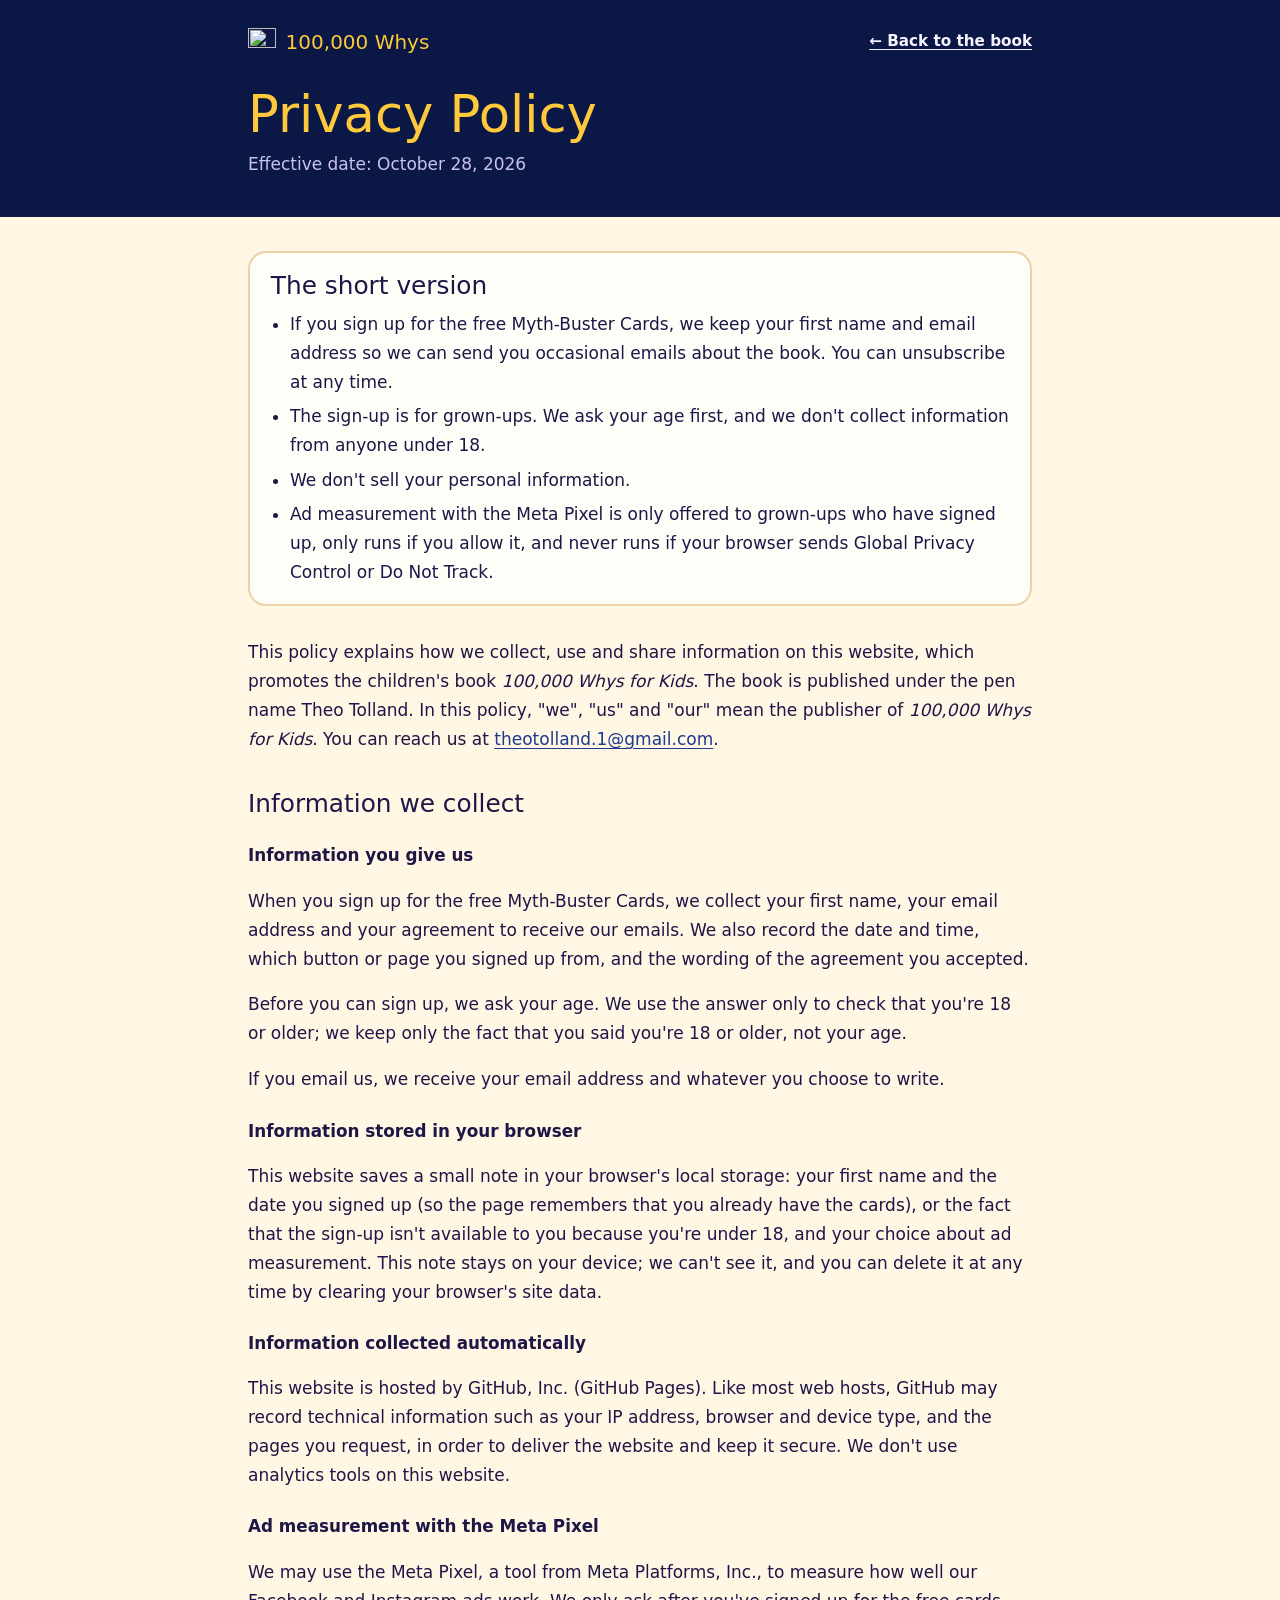
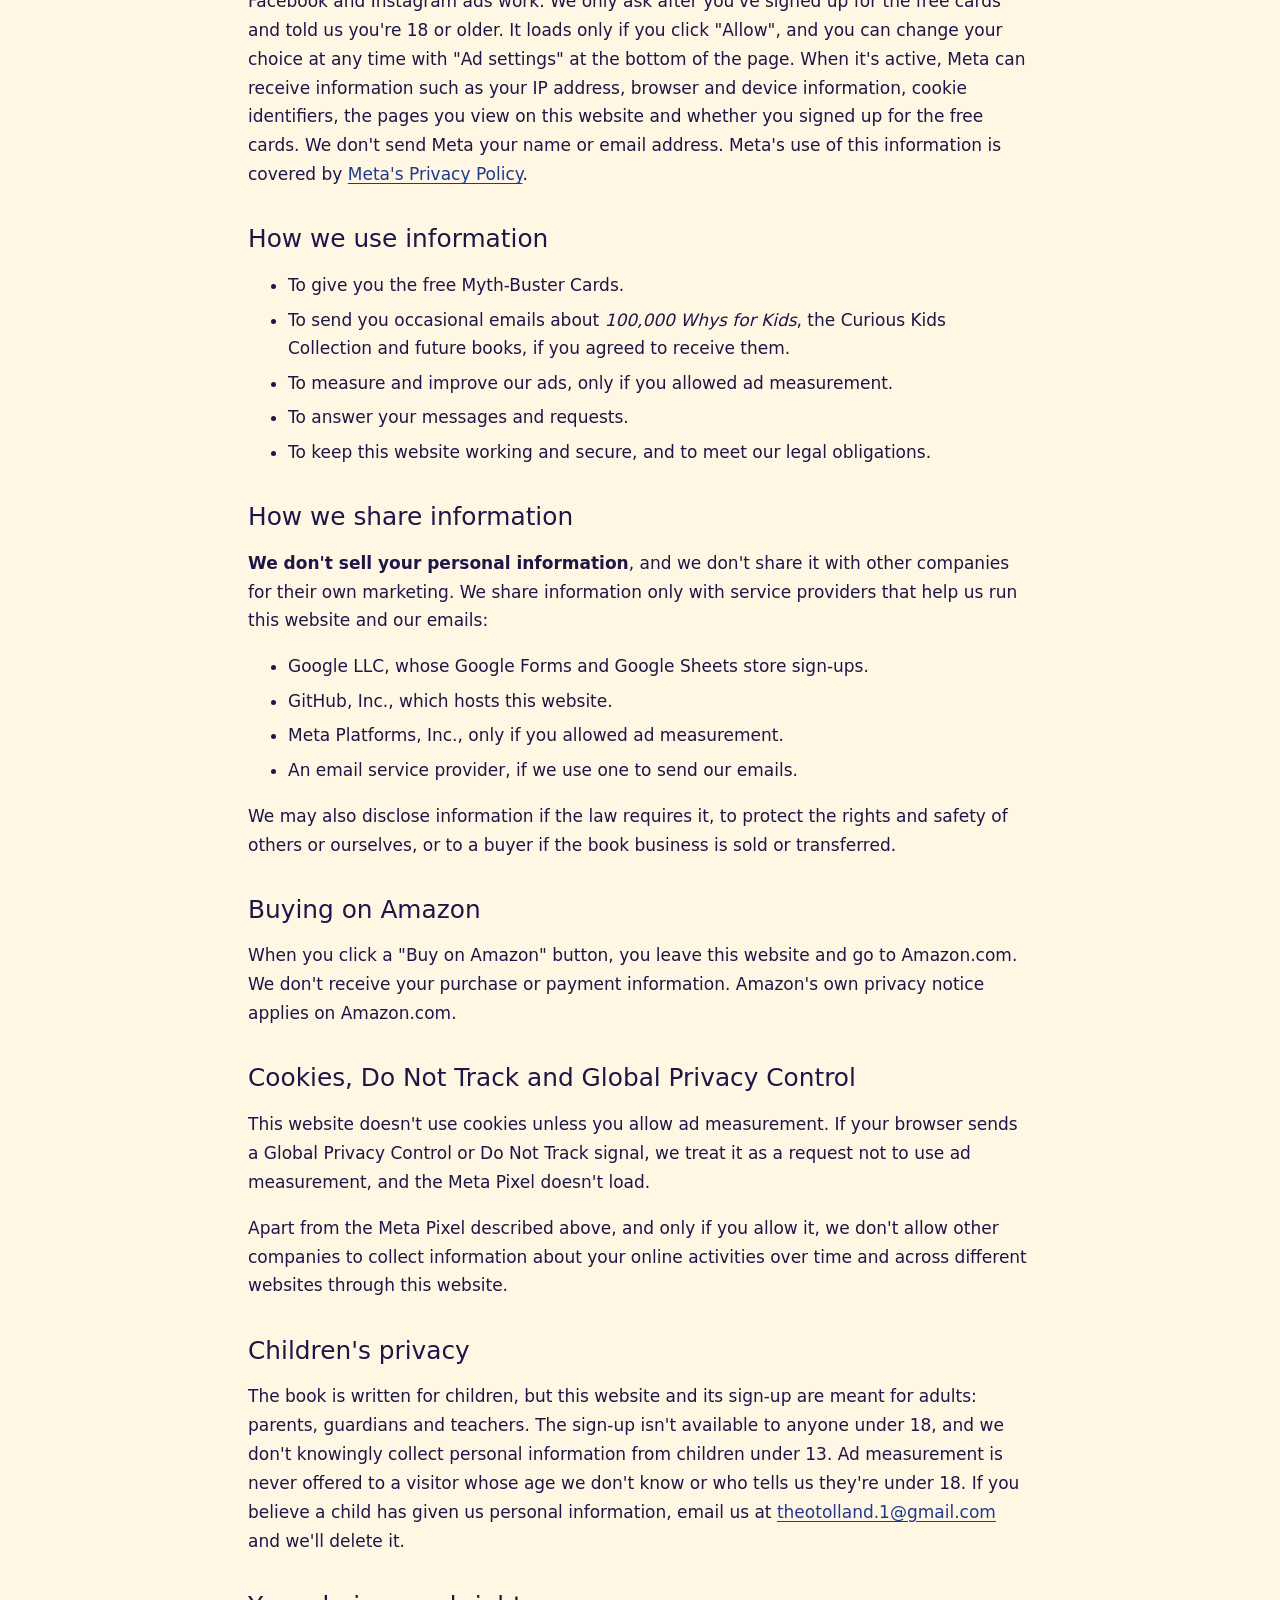
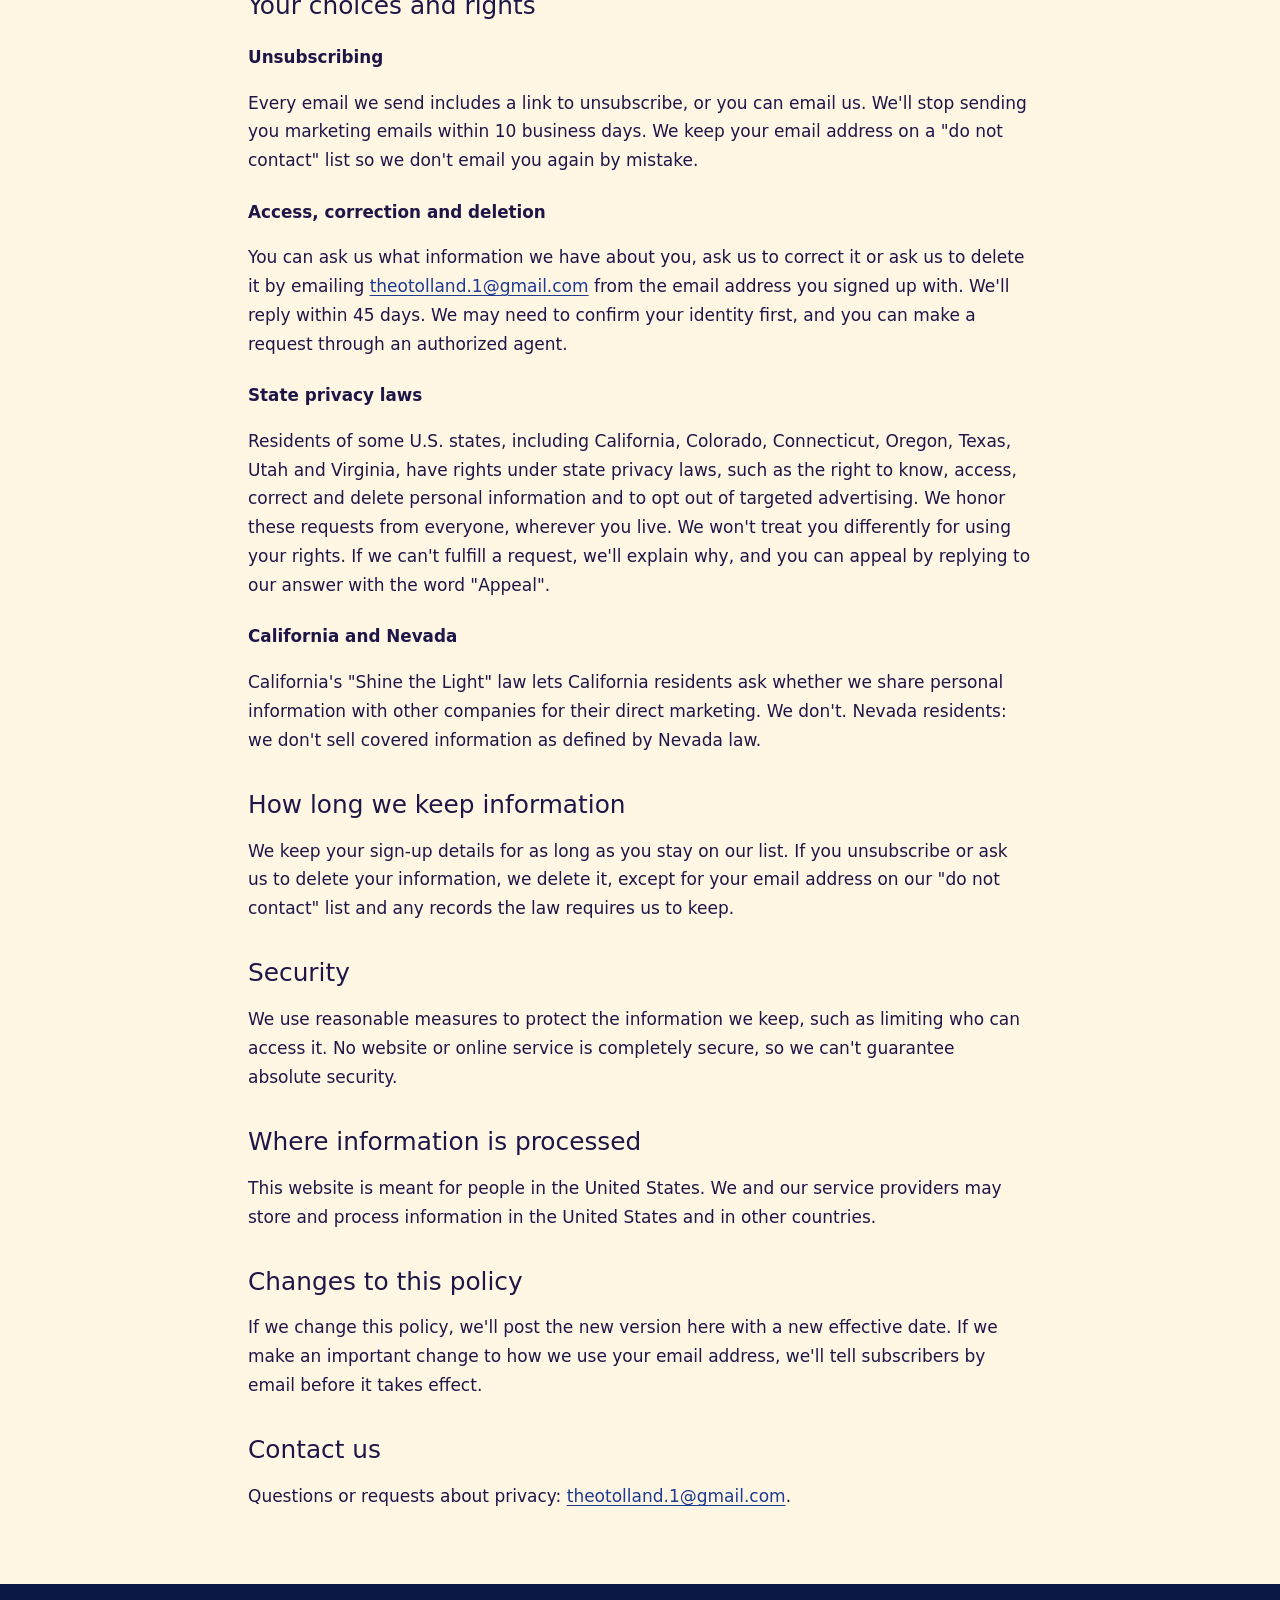
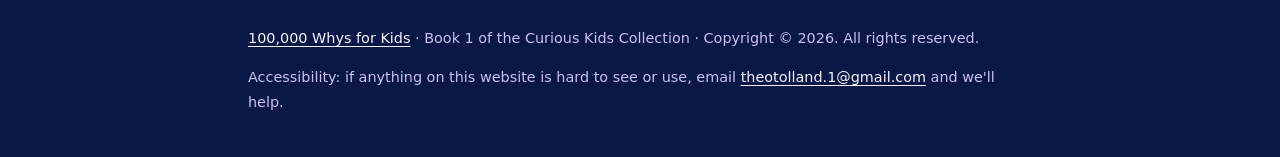
==== privacy.html @ b4d17857 "Add the website pages (2.1, 2.2, privacy policy) Co-Authored-By: Claude Opus 5.5 <noreply@anthropic." ====
<!doctype html>
<html lang="en">
<head>
<meta charset="utf-8">
<meta name="viewport" content="width=device-width, initial-scale=1, viewport-fit=cover">
<title>Privacy Policy · 100,000 Whys for Kids</title>
<meta name="description" content="How 100,000 Whys for Kids collects, uses and protects information on this website.">
<link rel="icon" href="favicon-32.png" sizes="32x32" type="image/png">
<link rel="apple-touch-icon" href="apple-touch-icon.png">
<link rel="stylesheet" href="css/fonts.css">
<style>
:root {
  --night: #0B1846; --night-2: #172F78; --night-ink: #F6F2FF; --night-soft: #C9C2EC;
  --paper: #FFF6E4; --card: #FFFDF8; --ink: #1E1646; --ink-soft: #4F4677; --line: #EAD3A4;
  --gold: #FFC93C; --red: #D7263D; --link: #1D3A8F;
  --font-display: "Lilita One", "Arial Rounded MT Bold", system-ui, sans-serif;
  --font-body: Lexend, "Segoe UI", system-ui, -apple-system, sans-serif;
}
@media (prefers-color-scheme: dark) {
  :root:not([data-theme="light"]) { --paper: #120E2E; --card: #221B50; --ink: #F4EFFF; --ink-soft: #C3BBE6; --line: #362E74; --link: #FFD45E; color-scheme: dark; }
}
:root[data-theme="dark"] { --paper: #120E2E; --card: #221B50; --ink: #F4EFFF; --ink-soft: #C3BBE6; --line: #362E74; --link: #FFD45E; color-scheme: dark; }
* { box-sizing: border-box; }
html { -webkit-text-size-adjust: 100%; }
body { margin: 0; background: var(--paper); color: var(--ink); font-family: var(--font-body); font-size: 17px; line-height: 1.7; -webkit-font-smoothing: antialiased; }
a { color: var(--link); text-underline-offset: 3px; }
:focus-visible { outline: 3px solid #2EC4F1; outline-offset: 3px; border-radius: 6px; }
.wrap { max-width: 820px; margin: 0 auto; padding-left: max(18px, env(safe-area-inset-left, 0px)); padding-right: max(18px, env(safe-area-inset-right, 0px)); }
header { background: var(--night); color: var(--night-ink); padding-top: max(18px, env(safe-area-inset-top, 0px)); padding-bottom: 38px; }
.top { display: flex; justify-content: space-between; align-items: center; gap: 1rem; min-height: 48px; }
.brand { display: flex; align-items: center; gap: .6rem; color: var(--gold); font-family: var(--font-display); font-size: 1.25rem; text-decoration: none; }
.brand img { width: 28px; height: auto; border-radius: 3px; }
.back { color: var(--night-ink); font-weight: 600; font-size: .95rem; }
h1 { font-family: var(--font-display); font-weight: 400; font-size: clamp(2.2rem, 6vw, 3.2rem); line-height: 1.05; color: var(--gold); margin: 1.4rem 0 .5rem; }
.eff { color: var(--night-soft); margin: 0; }
main { padding-block: 34px 56px; }
.summary { background: var(--card); border: 2px solid var(--line); border-radius: 18px; padding: 1.1rem 1.3rem; margin: 0 0 2rem; }
.summary h2 { margin-top: 0; }
.summary ul { margin: .4rem 0 0; padding-left: 1.2rem; }
h2 { font-family: var(--font-display); font-weight: 400; font-size: 1.55rem; line-height: 1.2; margin: 2.2rem 0 .6rem; color: var(--ink); }
h3 { font-size: 1.05rem; margin: 1.4rem 0 .3rem; }
p, li { color: var(--ink); }
li + li { margin-top: .35rem; }
.muted { color: var(--ink-soft); }
footer { background: var(--night); color: var(--night-soft); font-size: .9rem; padding-block: 28px max(28px, env(safe-area-inset-bottom, 0px)); }
footer p { color: var(--night-soft); }
footer a { color: var(--night-ink); }
</style>
</head>
<body>
<header>
  <div class="wrap">
    <div class="top">
      <a class="brand" href="./"><img src="images/cover-360.jpg" alt="" width="28" height="37"><span>100,000 Whys</span></a>
      <a class="back" href="./">← Back to the book</a>
    </div>
    <h1>Privacy Policy</h1>
    <p class="eff">Effective date: October 28, 2026</p>
  </div>
</header>

<main class="wrap">
  <section class="summary" aria-labelledby="short">
    <h2 id="short">The short version</h2>
    <ul>
      <li>If you sign up for the free Myth-Buster Cards, we keep your first name and email address so we can send you occasional emails about the book. You can unsubscribe at any time.</li>
      <li>The sign-up is for grown-ups. We ask your age first, and we don't collect information from anyone under 18.</li>
      <li>We don't sell your personal information.</li>
      <li>Ad measurement with the Meta Pixel is only offered to grown-ups who have signed up, only runs if you allow it, and never runs if your browser sends Global Privacy Control or Do Not Track.</li>
    </ul>
  </section>

  <p>This policy explains how we collect, use and share information on this website, which promotes the children's book <i>100,000 Whys for Kids</i>. The book is published under the pen name Theo Tolland. In this policy, "we", "us" and "our" mean the publisher of <i>100,000 Whys for Kids</i>. You can reach us at <a href="mailto:theotolland.1@gmail.com">theotolland.1@gmail.com</a>.</p>

  <h2 id="collect">Information we collect</h2>
  <h3>Information you give us</h3>
  <p>When you sign up for the free Myth-Buster Cards, we collect your first name, your email address and your agreement to receive our emails. We also record the date and time, which button or page you signed up from, and the wording of the agreement you accepted.</p>
  <p>Before you can sign up, we ask your age. We use the answer only to check that you're 18 or older; we keep only the fact that you said you're 18 or older, not your age.</p>
  <p>If you email us, we receive your email address and whatever you choose to write.</p>
  <h3>Information stored in your browser</h3>
  <p>This website saves a small note in your browser's local storage: your first name and the date you signed up (so the page remembers that you already have the cards), or the fact that the sign-up isn't available to you because you're under 18, and your choice about ad measurement. This note stays on your device; we can't see it, and you can delete it at any time by clearing your browser's site data.</p>
  <h3>Information collected automatically</h3>
  <p>This website is hosted by GitHub, Inc. (GitHub Pages). Like most web hosts, GitHub may record technical information such as your IP address, browser and device type, and the pages you request, in order to deliver the website and keep it secure. We don't use analytics tools on this website.</p>
  <h3 id="ads">Ad measurement with the Meta Pixel</h3>
  <p>We may use the Meta Pixel, a tool from Meta Platforms, Inc., to measure how well our Facebook and Instagram ads work. We only ask after you've signed up for the free cards and told us you're 18 or older. It loads only if you click "Allow", and you can change your choice at any time with "Ad settings" at the bottom of the page. When it's active, Meta can receive information such as your IP address, browser and device information, cookie identifiers, the pages you view on this website and whether you signed up for the free cards. We don't send Meta your name or email address. Meta's use of this information is covered by <a href="https://www.facebook.com/privacy/policy/" target="_blank" rel="noopener">Meta's Privacy Policy</a>.</p>

  <h2 id="use">How we use information</h2>
  <ul>
    <li>To give you the free Myth-Buster Cards.</li>
    <li>To send you occasional emails about <i>100,000 Whys for Kids</i>, the Curious Kids Collection and future books, if you agreed to receive them.</li>
    <li>To measure and improve our ads, only if you allowed ad measurement.</li>
    <li>To answer your messages and requests.</li>
    <li>To keep this website working and secure, and to meet our legal obligations.</li>
  </ul>

  <h2 id="share">How we share information</h2>
  <p><b>We don't sell your personal information</b>, and we don't share it with other companies for their own marketing. We share information only with service providers that help us run this website and our emails:</p>
  <ul>
    <li>Google LLC, whose Google Forms and Google Sheets store sign-ups.</li>
    <li>GitHub, Inc., which hosts this website.</li>
    <li>Meta Platforms, Inc., only if you allowed ad measurement.</li>
    <li>An email service provider, if we use one to send our emails.</li>
  </ul>
  <p>We may also disclose information if the law requires it, to protect the rights and safety of others or ourselves, or to a buyer if the book business is sold or transferred.</p>

  <h2 id="amazon">Buying on Amazon</h2>
  <p>When you click a "Buy on Amazon" button, you leave this website and go to Amazon.com. We don't receive your purchase or payment information. Amazon's own privacy notice applies on Amazon.com.</p>

  <h2 id="cookies">Cookies, Do Not Track and Global Privacy Control</h2>
  <p>This website doesn't use cookies unless you allow ad measurement. If your browser sends a Global Privacy Control or Do Not Track signal, we treat it as a request not to use ad measurement, and the Meta Pixel doesn't load.</p>
  <p>Apart from the Meta Pixel described above, and only if you allow it, we don't allow other companies to collect information about your online activities over time and across different websites through this website.</p>

  <h2 id="children">Children's privacy</h2>
  <p>The book is written for children, but this website and its sign-up are meant for adults: parents, guardians and teachers. The sign-up isn't available to anyone under 18, and we don't knowingly collect personal information from children under 13. Ad measurement is never offered to a visitor whose age we don't know or who tells us they're under 18. If you believe a child has given us personal information, email us at <a href="mailto:theotolland.1@gmail.com">theotolland.1@gmail.com</a> and we'll delete it.</p>

  <h2 id="choices">Your choices and rights</h2>
  <h3>Unsubscribing</h3>
  <p>Every email we send includes a link to unsubscribe, or you can email us. We'll stop sending you marketing emails within 10 business days. We keep your email address on a "do not contact" list so we don't email you again by mistake.</p>
  <h3>Access, correction and deletion</h3>
  <p>You can ask us what information we have about you, ask us to correct it or ask us to delete it by emailing <a href="mailto:theotolland.1@gmail.com">theotolland.1@gmail.com</a> from the email address you signed up with. We'll reply within 45 days. We may need to confirm your identity first, and you can make a request through an authorized agent.</p>
  <h3>State privacy laws</h3>
  <p>Residents of some U.S. states, including California, Colorado, Connecticut, Oregon, Texas, Utah and Virginia, have rights under state privacy laws, such as the right to know, access, correct and delete personal information and to opt out of targeted advertising. We honor these requests from everyone, wherever you live. We won't treat you differently for using your rights. If we can't fulfill a request, we'll explain why, and you can appeal by replying to our answer with the word "Appeal".</p>
  <h3>California and Nevada</h3>
  <p>California's "Shine the Light" law lets California residents ask whether we share personal information with other companies for their direct marketing. We don't. Nevada residents: we don't sell covered information as defined by Nevada law.</p>

  <h2 id="keep">How long we keep information</h2>
  <p>We keep your sign-up details for as long as you stay on our list. If you unsubscribe or ask us to delete your information, we delete it, except for your email address on our "do not contact" list and any records the law requires us to keep.</p>

  <h2 id="security">Security</h2>
  <p>We use reasonable measures to protect the information we keep, such as limiting who can access it. No website or online service is completely secure, so we can't guarantee absolute security.</p>

  <h2 id="where">Where information is processed</h2>
  <p>This website is meant for people in the United States. We and our service providers may store and process information in the United States and in other countries.</p>

  <h2 id="changes">Changes to this policy</h2>
  <p>If we change this policy, we'll post the new version here with a new effective date. If we make an important change to how we use your email address, we'll tell subscribers by email before it takes effect.</p>

  <h2 id="contact">Contact us</h2>
  <p>Questions or requests about privacy: <a href="mailto:theotolland.1@gmail.com">theotolland.1@gmail.com</a>.</p>
</main>

<footer>
  <div class="wrap">
    <p><a href="./">100,000 Whys for Kids</a> · Book 1 of the Curious Kids Collection · Copyright © 2026. All rights reserved.</p>
    <p class="muted" style="color:var(--night-soft)">Accessibility: if anything on this website is hard to see or use, email <a href="mailto:theotolland.1@gmail.com">theotolland.1@gmail.com</a> and we'll help.</p>
  </div>
</footer>
</body>
</html>
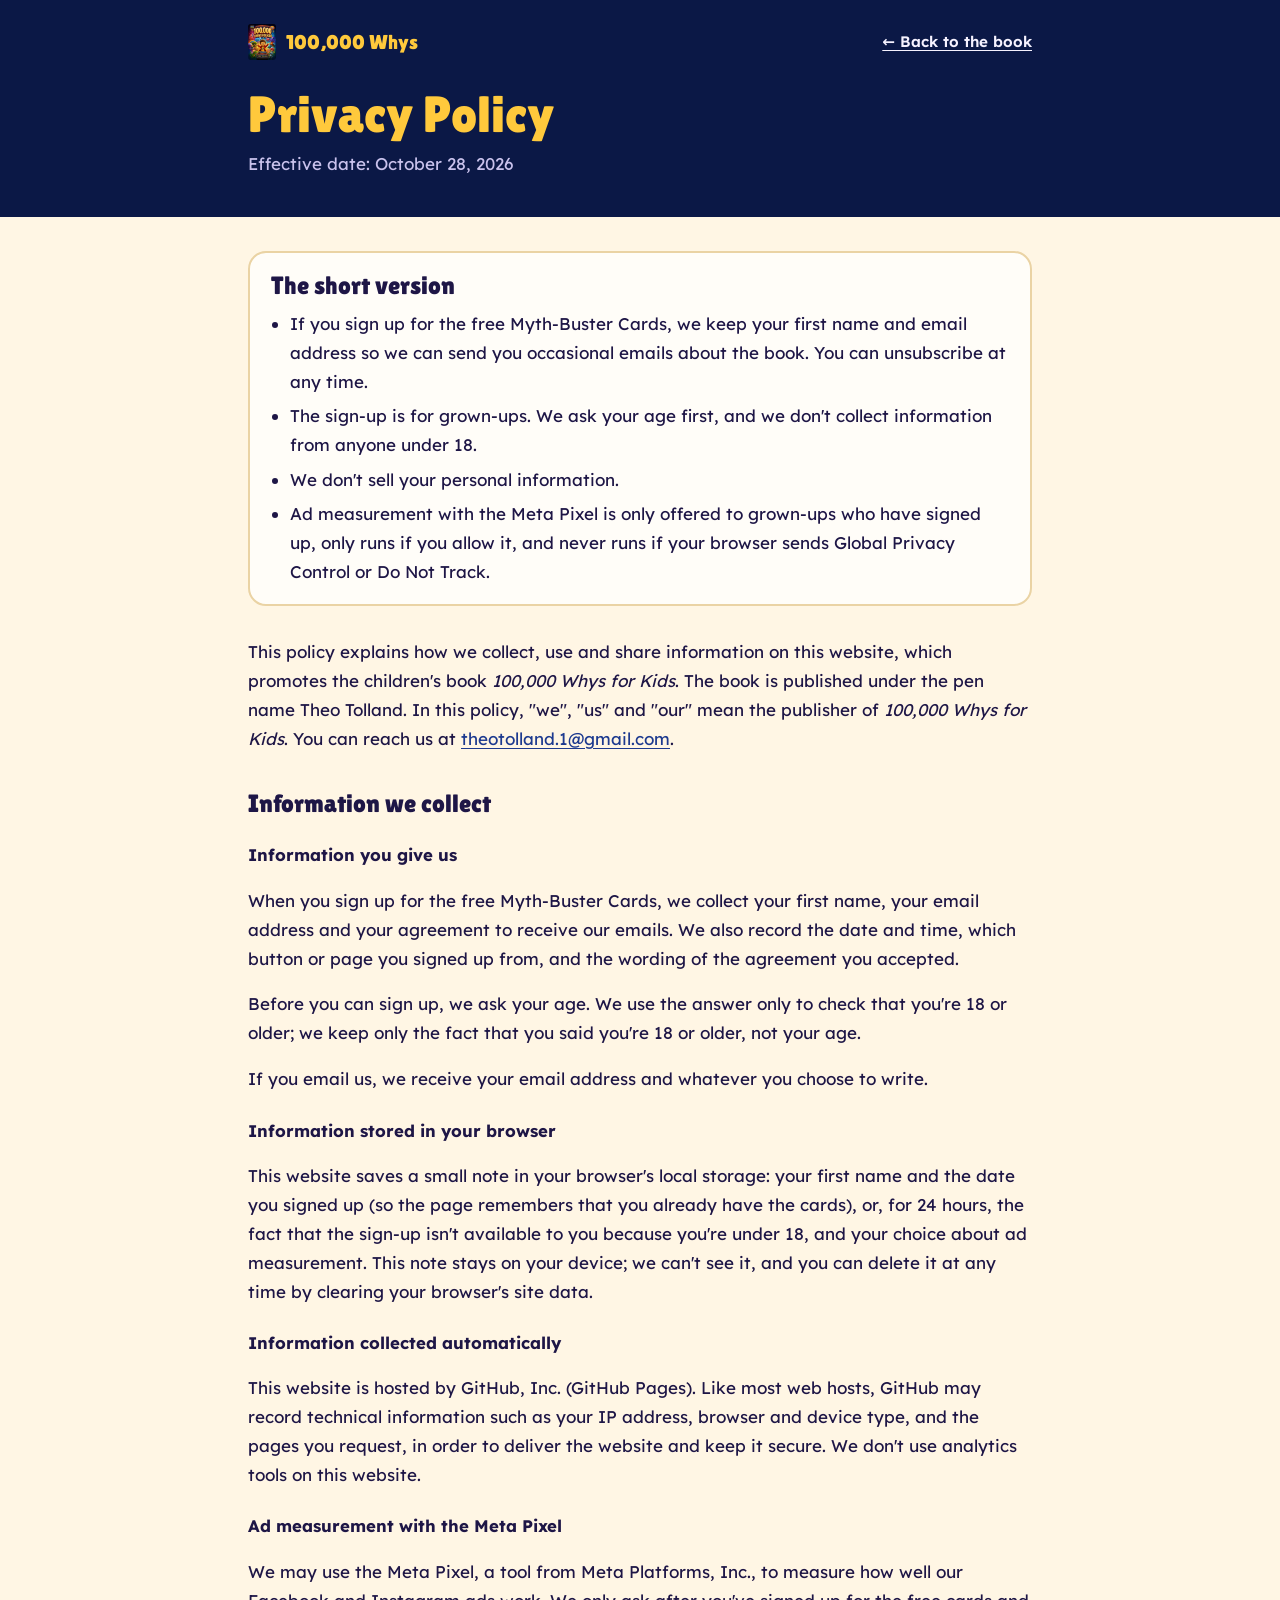
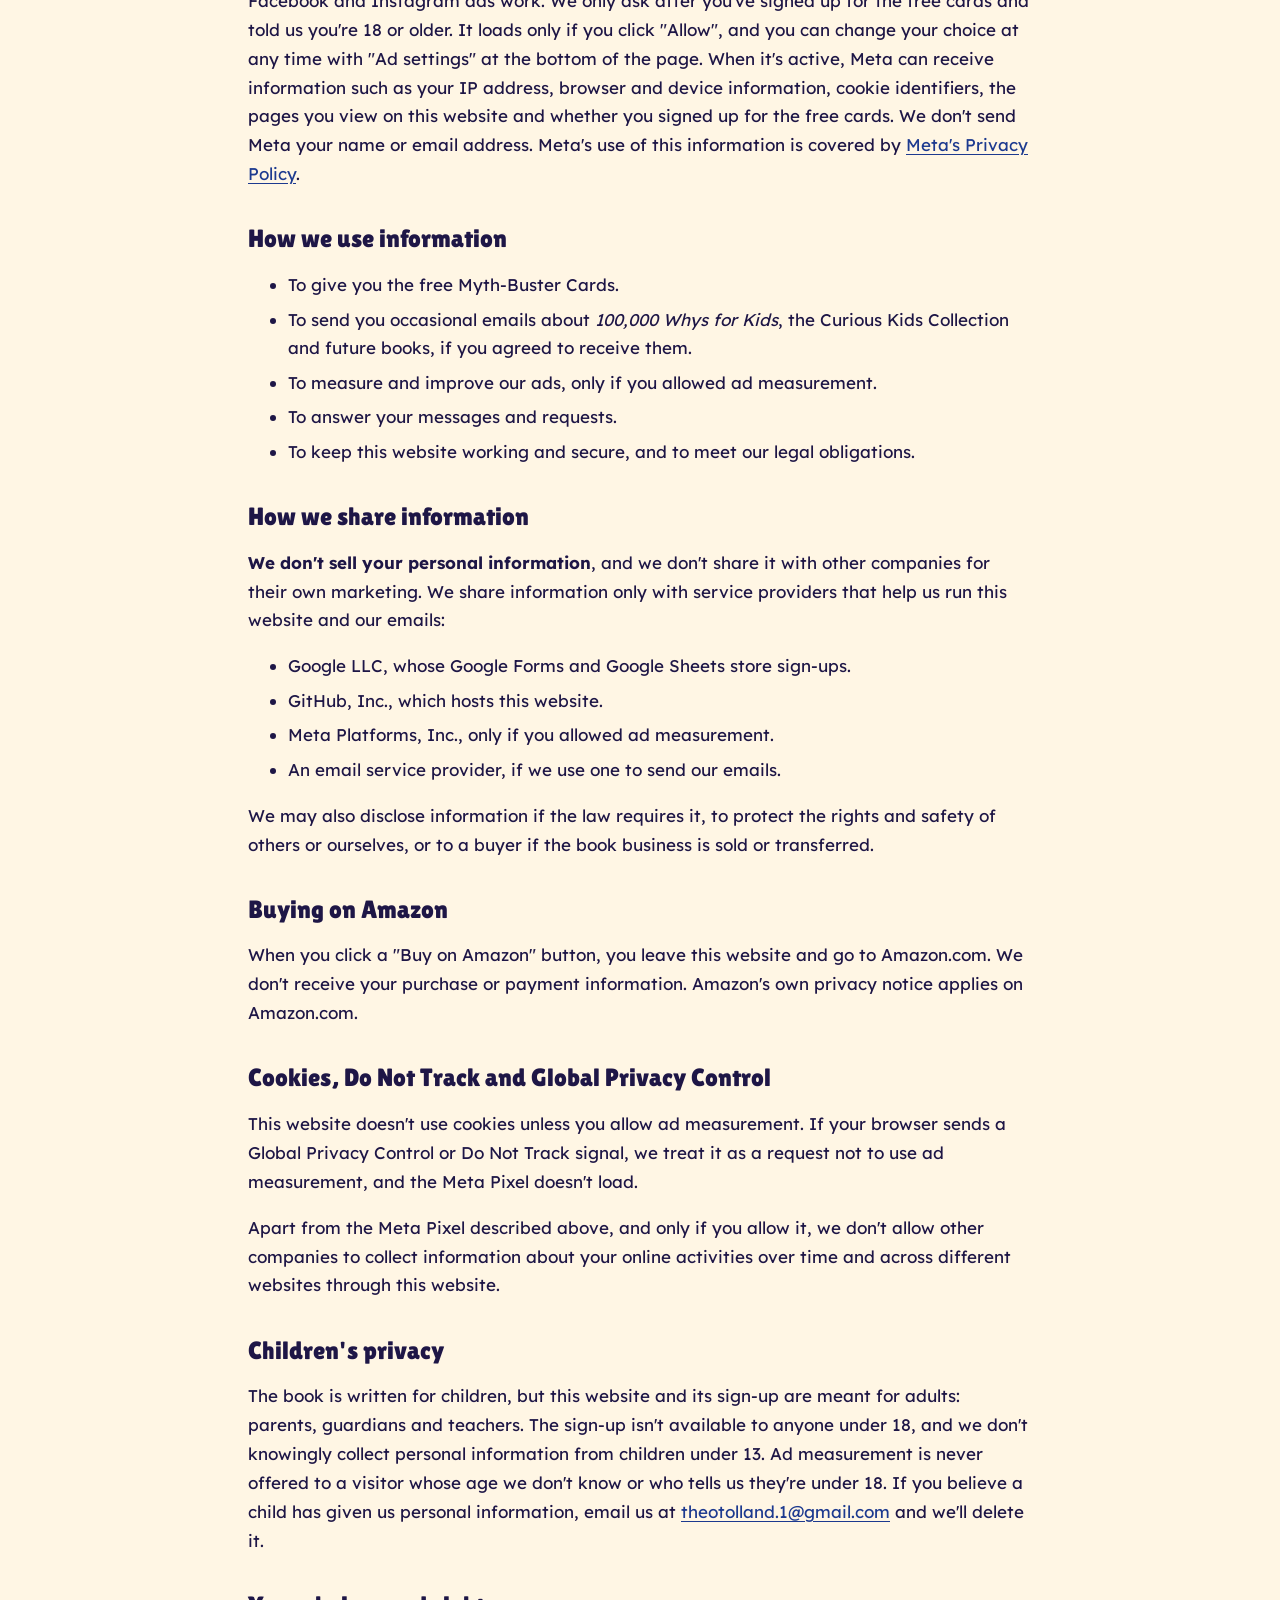
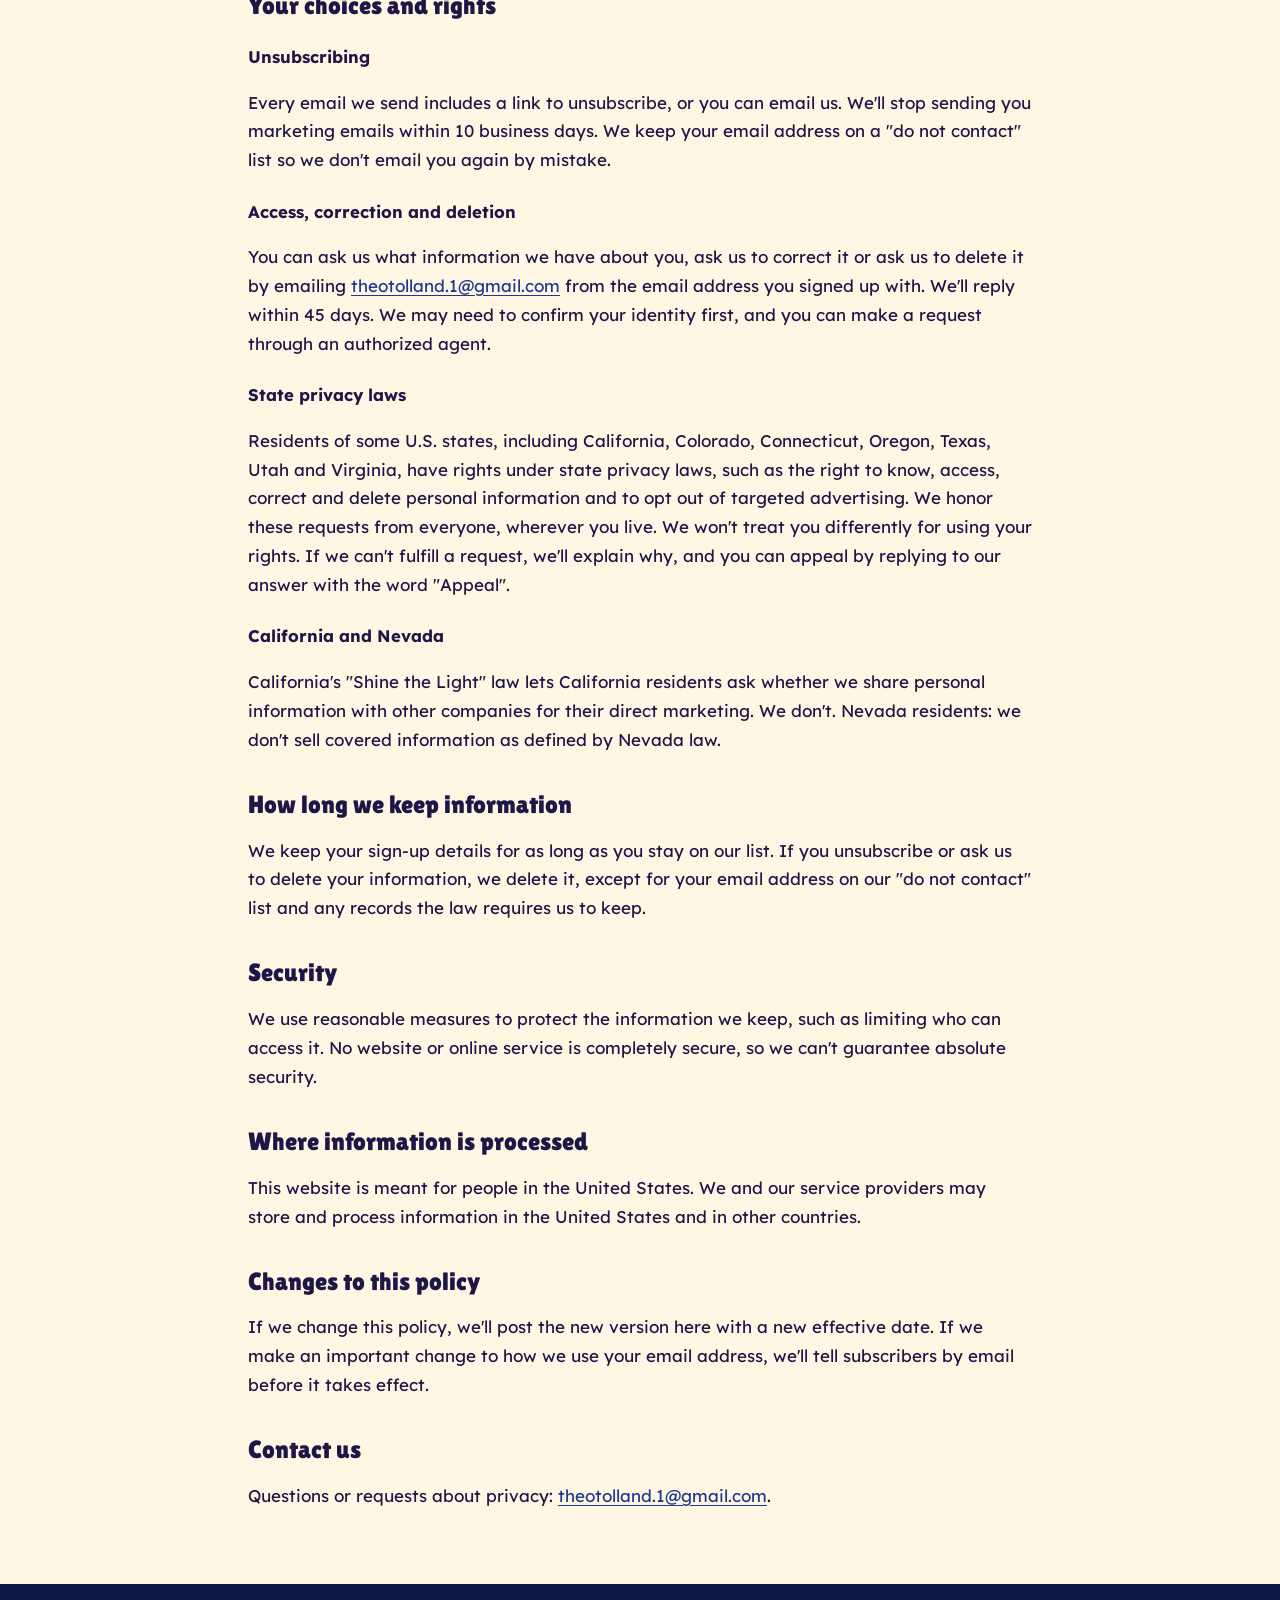
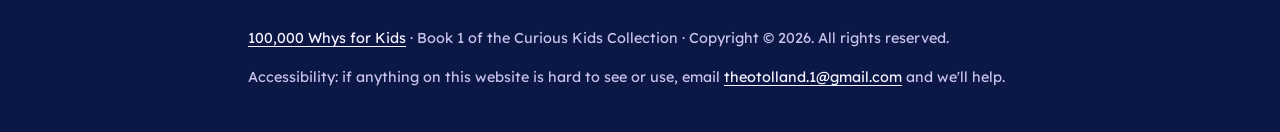
==== commit 35b452da: "Keep only the sign-up-required page Under-18 visitors stay at the sign-up window; the page address c" ====
--- a/privacy.html
+++ b/privacy.html
@@ -78,7 +78,7 @@
   <p>Before you can sign up, we ask your age. We use the answer only to check that you're 18 or older; we keep only the fact that you said you're 18 or older, not your age.</p>
   <p>If you email us, we receive your email address and whatever you choose to write.</p>
   <h3>Information stored in your browser</h3>
-  <p>This website saves a small note in your browser's local storage: your first name and the date you signed up (so the page remembers that you already have the cards), or the fact that the sign-up isn't available to you because you're under 18, and your choice about ad measurement. This note stays on your device; we can't see it, and you can delete it at any time by clearing your browser's site data.</p>
+  <p>This website saves a small note in your browser's local storage: your first name and the date you signed up (so the page remembers that you already have the cards), or, for 24 hours, the fact that the sign-up isn't available to you because you're under 18, and your choice about ad measurement. This note stays on your device; we can't see it, and you can delete it at any time by clearing your browser's site data.</p>
   <h3>Information collected automatically</h3>
   <p>This website is hosted by GitHub, Inc. (GitHub Pages). Like most web hosts, GitHub may record technical information such as your IP address, browser and device type, and the pages you request, in order to deliver the website and keep it secure. We don't use analytics tools on this website.</p>
   <h3 id="ads">Ad measurement with the Meta Pixel</h3>
--- a/css/fonts.css
+++ b/css/fonts.css
@@ -0,0 +1,8 @@
+/* Self-hosted fonts (SIL Open Font License), from Fontsource */
+@font-face { font-family: 'Lilita One'; font-style: normal; font-weight: 400; font-display: swap; src: url('../fonts/lilita-one-latin-400-normal.woff2') format('woff2'); unicode-range: U+0000-00FF, U+0131, U+0152-0153, U+02BB-02BC, U+02C6, U+02DA, U+02DC, U+0304, U+0308, U+0329, U+2000-206F, U+20AC, U+2122, U+2191, U+2193, U+2212, U+2215, U+FEFF, U+FFFD; }
+@font-face { font-family: 'Lexend'; font-style: normal; font-weight: 400; font-display: swap; src: url('../fonts/lexend-latin-400-normal.woff2') format('woff2'); unicode-range: U+0000-00FF, U+0131, U+0152-0153, U+02BB-02BC, U+02C6, U+02DA, U+02DC, U+0304, U+0308, U+0329, U+2000-206F, U+20AC, U+2122, U+2191, U+2193, U+2212, U+2215, U+FEFF, U+FFFD; }
+@font-face { font-family: 'Lexend'; font-style: normal; font-weight: 500; font-display: swap; src: url('../fonts/lexend-latin-500-normal.woff2') format('woff2'); unicode-range: U+0000-00FF, U+0131, U+0152-0153, U+02BB-02BC, U+02C6, U+02DA, U+02DC, U+0304, U+0308, U+0329, U+2000-206F, U+20AC, U+2122, U+2191, U+2193, U+2212, U+2215, U+FEFF, U+FFFD; }
+@font-face { font-family: 'Lexend'; font-style: normal; font-weight: 600; font-display: swap; src: url('../fonts/lexend-latin-600-normal.woff2') format('woff2'); unicode-range: U+0000-00FF, U+0131, U+0152-0153, U+02BB-02BC, U+02C6, U+02DA, U+02DC, U+0304, U+0308, U+0329, U+2000-206F, U+20AC, U+2122, U+2191, U+2193, U+2212, U+2215, U+FEFF, U+FFFD; }
+@font-face { font-family: 'Lexend'; font-style: normal; font-weight: 700; font-display: swap; src: url('../fonts/lexend-latin-700-normal.woff2') format('woff2'); unicode-range: U+0000-00FF, U+0131, U+0152-0153, U+02BB-02BC, U+02C6, U+02DA, U+02DC, U+0304, U+0308, U+0329, U+2000-206F, U+20AC, U+2122, U+2191, U+2193, U+2212, U+2215, U+FEFF, U+FFFD; }
+@font-face { font-family: 'Lexend'; font-style: normal; font-weight: 800; font-display: swap; src: url('../fonts/lexend-latin-800-normal.woff2') format('woff2'); unicode-range: U+0000-00FF, U+0131, U+0152-0153, U+02BB-02BC, U+02C6, U+02DA, U+02DC, U+0304, U+0308, U+0329, U+2000-206F, U+20AC, U+2122, U+2191, U+2193, U+2212, U+2215, U+FEFF, U+FFFD; }
+@font-face { font-family: 'Gochi Hand'; font-style: normal; font-weight: 400; font-display: swap; src: url('../fonts/gochi-hand-latin-400-normal.woff2') format('woff2'); unicode-range: U+0000-00FF, U+0131, U+0152-0153, U+02BB-02BC, U+02C6, U+02DA, U+02DC, U+0304, U+0308, U+0329, U+2000-206F, U+20AC, U+2122, U+2191, U+2193, U+2212, U+2215, U+FEFF, U+FFFD; }
